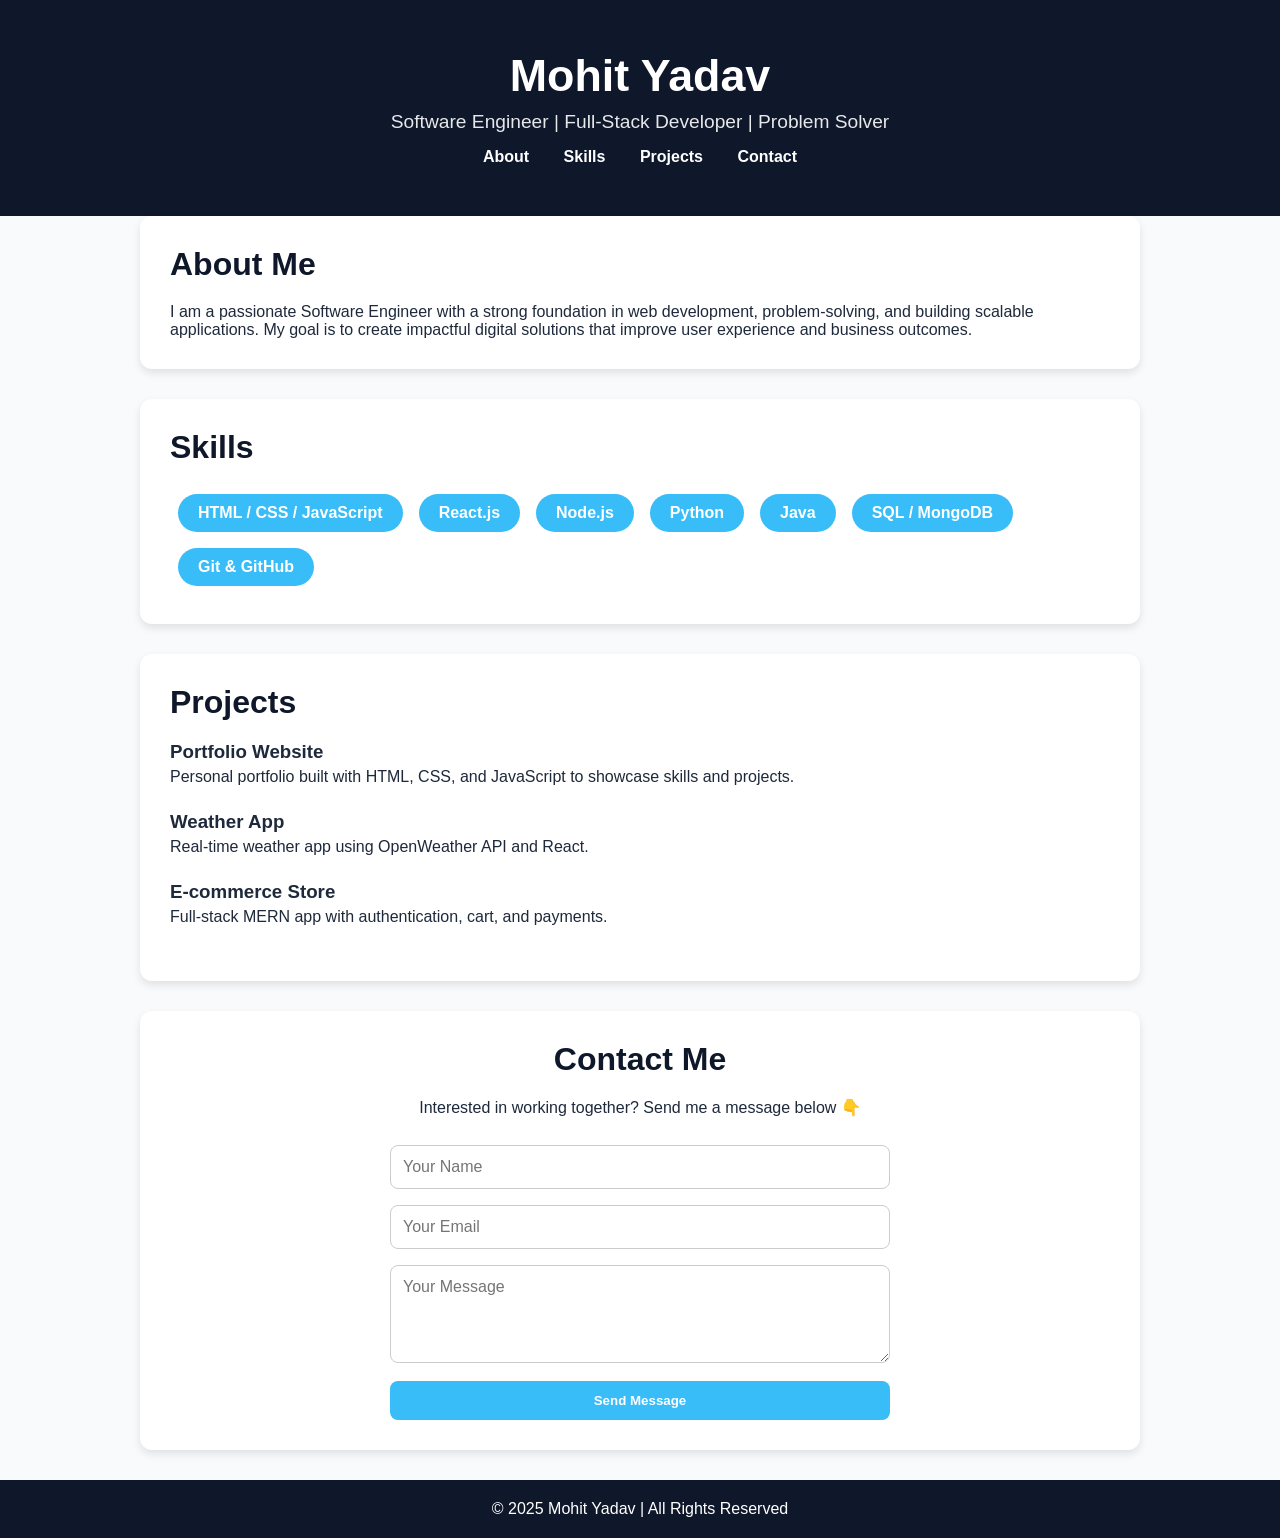
==== index.html @ c2b2cf22 "Rename index.htm Fixed file name so GitHub Pages can detect index.html correctly." ====
<!DOCTYPE html>
<html lang="en">
<head>
  <meta charset="UTF-8" />
  <meta name="viewport" content="width=device-width, initial-scale=1.0" />
  <title>Mohit Yadav | Software Engineer</title>
  <style>
    * { margin: 0; padding: 0; box-sizing: border-box; font-family: "Segoe UI", sans-serif; }
    body { background: #f9fafb; color: #1e293b; }
    header { background: #0f172a; color: #fff; padding: 50px 20px; text-align: center; }
    header h1 { font-size: 2.8rem; margin-bottom: 10px; }
    header p { font-size: 1.2rem; opacity: 0.9; }

    nav { margin-top: 15px; }
    nav a { color: #fff; margin: 0 15px; text-decoration: none; font-weight: bold; transition: 0.3s; }
    nav a:hover { color: #38bdf8; }

    section { padding: 60px 20px; max-width: 1000px; margin: auto; }
    h2 { font-size: 2rem; margin-bottom: 20px; color: #0f172a; }

    .card { background: #fff; padding: 30px; margin-bottom: 30px; border-radius: 12px; box-shadow: 0 4px 8px rgba(0,0,0,0.1); }

    /* Skills */
    .skills ul { list-style: none; display: flex; flex-wrap: wrap; }
    .skills li { background: #38bdf8; color: #fff; padding: 10px 20px; margin: 8px; border-radius: 20px; font-weight: bold; }

    /* Projects */
    .projects .project { margin-bottom: 25px; }
    .projects h3 { margin-bottom: 5px; }

    /* Contact */
    .contact { text-align: center; }
    .contact p { margin-bottom: 20px; }

    .contact-form { max-width: 500px; margin: auto; display: flex; flex-direction: column; }
    .contact-form input, .contact-form textarea {
      padding: 12px; margin: 8px 0; border: 1px solid #ccc; border-radius: 8px; font-size: 1rem;
    }
    .contact-form button {
      background: #38bdf8; color: #fff; border: none; padding: 12px; margin-top: 10px;
      border-radius: 8px; font-weight: bold; cursor: pointer; transition: 0.3s;
    }
    .contact-form button:hover { background: #0ea5e9; }

    footer { text-align: center; padding: 20px; background: #0f172a; color: #fff; }
  </style>
</head>
<body>

  <!-- Header -->
  <header>
    <h1>Mohit Yadav</h1>
    <p>Software Engineer | Full-Stack Developer | Problem Solver</p>
    <nav>
      <a href="#about">About</a>
      <a href="#skills">Skills</a>
      <a href="#projects">Projects</a>
      <a href="#contact">Contact</a>
    </nav>
  </header>

  <!-- About -->
  <section id="about" class="card">
    <h2>About Me</h2>
    <p>
      I am a passionate Software Engineer with a strong foundation in web development, 
      problem-solving, and building scalable applications. My goal is to create impactful 
      digital solutions that improve user experience and business outcomes.
    </p>
  </section>

  <!-- Skills -->
  <section id="skills" class="card skills">
    <h2>Skills</h2>
    <ul>
      <li>HTML / CSS / JavaScript</li>
      <li>React.js</li>
      <li>Node.js</li>
      <li>Python</li>
      <li>Java</li>
      <li>SQL / MongoDB</li>
      <li>Git & GitHub</li>
    </ul>
  </section>

  <!-- Projects -->
  <section id="projects" class="card projects">
    <h2>Projects</h2>
    <div class="project">
      <h3>Portfolio Website</h3>
      <p>Personal portfolio built with HTML, CSS, and JavaScript to showcase skills and projects.</p>
    </div>
    <div class="project">
      <h3>Weather App</h3>
      <p>Real-time weather app using OpenWeather API and React.</p>
    </div>
    <div class="project">
      <h3>E-commerce Store</h3>
      <p>Full-stack MERN app with authentication, cart, and payments.</p>
    </div>
  </section>

  <!-- Contact -->
  <section id="contact" class="card contact">
    <h2>Contact Me</h2>
    <p>Interested in working together? Send me a message below 👇</p>

    <form class="contact-form" action="https://formspree.io/f/mqadejdw"method="POST">
      <input type="text" name="name" placeholder="Your Name" required>
      <input type="email" name="_replyto" placeholder="Your Email" required>
      <textarea name="message" rows="4" placeholder="Your Message" required></textarea>
      <button type="submit">Send Message</button>
    </form>
  </section>

  <!-- Footer -->
  <footer>
    <p>© 2025 Mohit Yadav | All Rights Reserved</p>
  </footer>

</body>
</html>
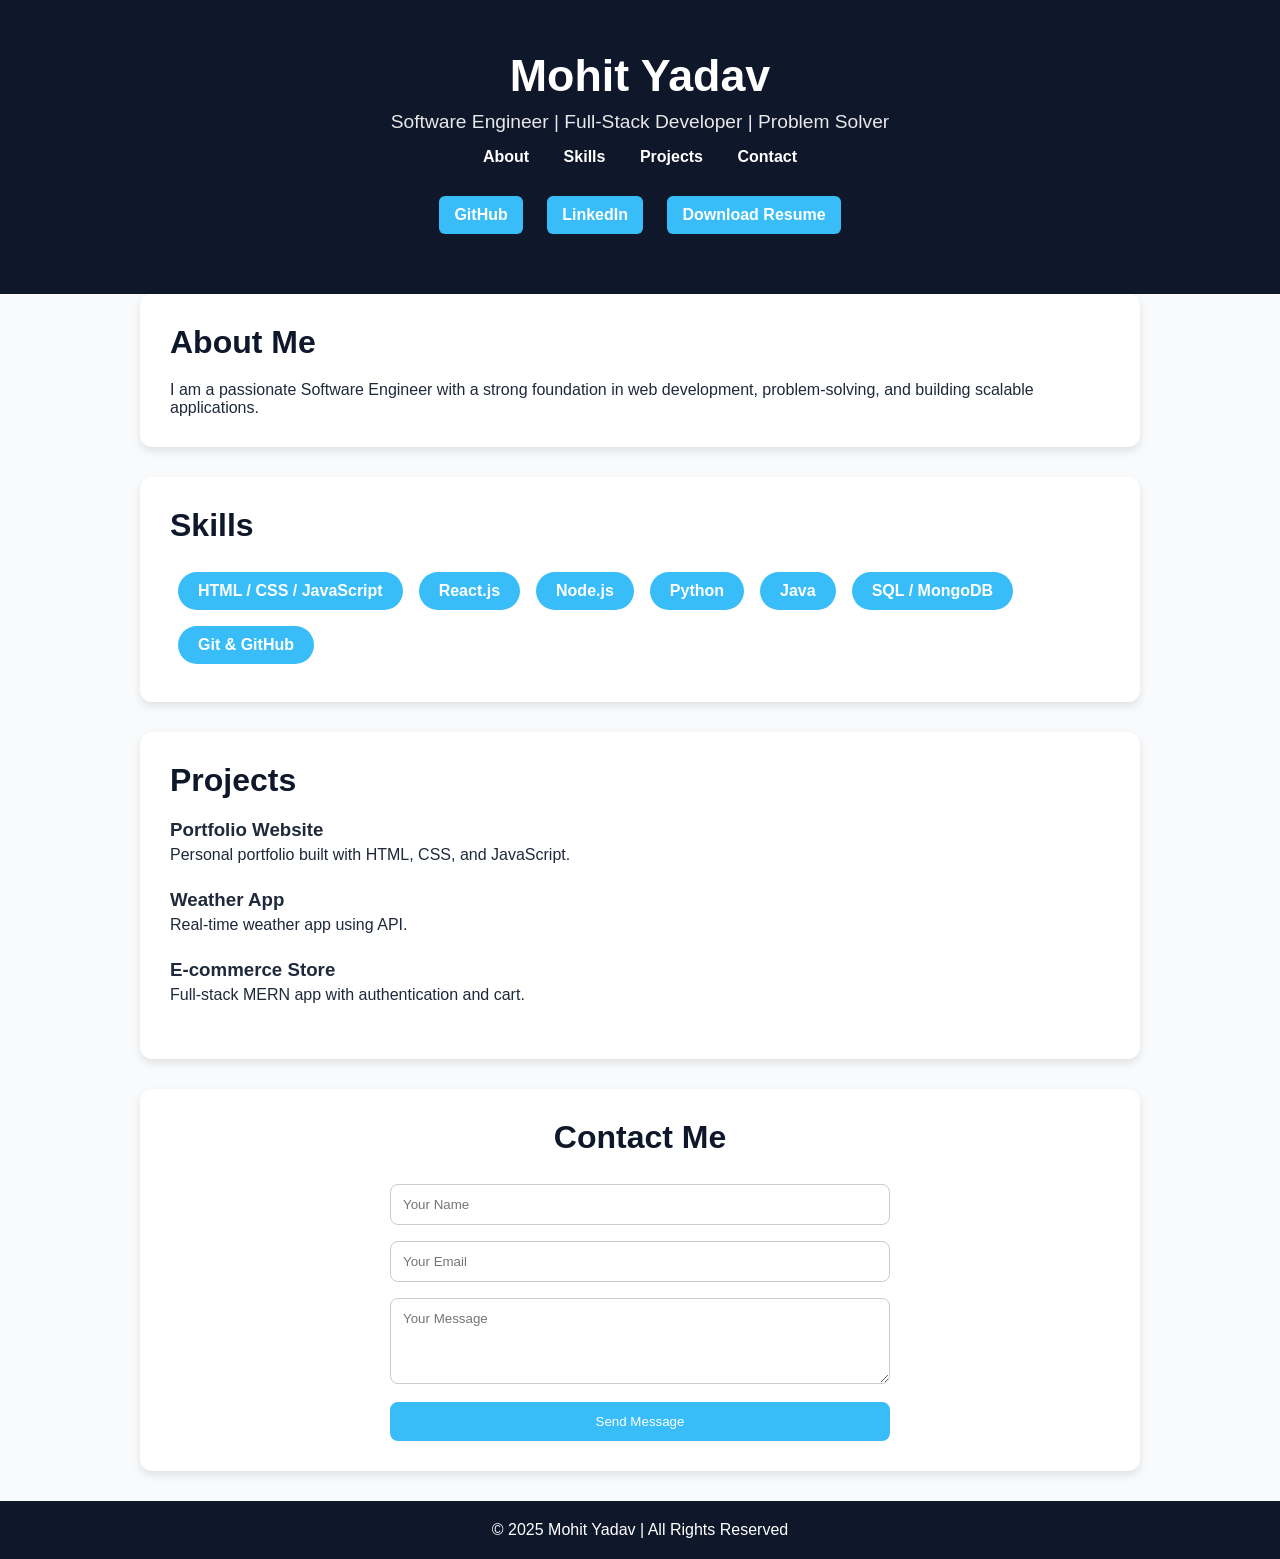
==== commit 0cbb9ba6: "updated portfolio with css and links" ====
--- a/index.html
+++ b/index.html
@@ -4,119 +4,86 @@
   <meta charset="UTF-8" />
   <meta name="viewport" content="width=device-width, initial-scale=1.0" />
   <title>Mohit Yadav | Software Engineer</title>
-  <style>
-    * { margin: 0; padding: 0; box-sizing: border-box; font-family: "Segoe UI", sans-serif; }
-    body { background: #f9fafb; color: #1e293b; }
-    header { background: #0f172a; color: #fff; padding: 50px 20px; text-align: center; }
-    header h1 { font-size: 2.8rem; margin-bottom: 10px; }
-    header p { font-size: 1.2rem; opacity: 0.9; }
 
-    nav { margin-top: 15px; }
-    nav a { color: #fff; margin: 0 15px; text-decoration: none; font-weight: bold; transition: 0.3s; }
-    nav a:hover { color: #38bdf8; }
+  <!-- CSS LINK -->
+  <link rel="stylesheet" href="style.css">
+</head>
 
-    section { padding: 60px 20px; max-width: 1000px; margin: auto; }
-    h2 { font-size: 2rem; margin-bottom: 20px; color: #0f172a; }
-
-    .card { background: #fff; padding: 30px; margin-bottom: 30px; border-radius: 12px; box-shadow: 0 4px 8px rgba(0,0,0,0.1); }
-
-    /* Skills */
-    .skills ul { list-style: none; display: flex; flex-wrap: wrap; }
-    .skills li { background: #38bdf8; color: #fff; padding: 10px 20px; margin: 8px; border-radius: 20px; font-weight: bold; }
-
-    /* Projects */
-    .projects .project { margin-bottom: 25px; }
-    .projects h3 { margin-bottom: 5px; }
-
-    /* Contact */
-    .contact { text-align: center; }
-    .contact p { margin-bottom: 20px; }
-
-    .contact-form { max-width: 500px; margin: auto; display: flex; flex-direction: column; }
-    .contact-form input, .contact-form textarea {
-      padding: 12px; margin: 8px 0; border: 1px solid #ccc; border-radius: 8px; font-size: 1rem;
-    }
-    .contact-form button {
-      background: #38bdf8; color: #fff; border: none; padding: 12px; margin-top: 10px;
-      border-radius: 8px; font-weight: bold; cursor: pointer; transition: 0.3s;
-    }
-    .contact-form button:hover { background: #0ea5e9; }
-
-    footer { text-align: center; padding: 20px; background: #0f172a; color: #fff; }
-  </style>
-</head>
 <body>
 
-  <!-- Header -->
-  <header>
-    <h1>Mohit Yadav</h1>
-    <p>Software Engineer | Full-Stack Developer | Problem Solver</p>
-    <nav>
-      <a href="#about">About</a>
-      <a href="#skills">Skills</a>
-      <a href="#projects">Projects</a>
-      <a href="#contact">Contact</a>
-    </nav>
-  </header>
+<header>
+  <h1>Mohit Yadav</h1>
+  <p>Software Engineer | Full-Stack Developer | Problem Solver</p>
 
-  <!-- About -->
-  <section id="about" class="card">
-    <h2>About Me</h2>
-    <p>
-      I am a passionate Software Engineer with a strong foundation in web development, 
-      problem-solving, and building scalable applications. My goal is to create impactful 
-      digital solutions that improve user experience and business outcomes.
-    </p>
-  </section>
+  <nav>
+    <a href="#about">About</a>
+    <a href="#skills">Skills</a>
+    <a href="#projects">Projects</a>
+    <a href="#contact">Contact</a>
+  </nav>
 
-  <!-- Skills -->
-  <section id="skills" class="card skills">
-    <h2>Skills</h2>
-    <ul>
-      <li>HTML / CSS / JavaScript</li>
-      <li>React.js</li>
-      <li>Node.js</li>
-      <li>Python</li>
-      <li>Java</li>
-      <li>SQL / MongoDB</li>
-      <li>Git & GitHub</li>
-    </ul>
-  </section>
+  <!-- buttons -->
+  <div class="btns">
+    <a href="https://github.com/yadavmohit11835-sudo" target="_blank">GitHub</a>
+    <a href="https://www.linkedin.com/in/mohit-yadav-72246333b" target="_blank">LinkedIn</a>
+    <a href="resume.pdf" download>Download Resume</a>
+  </div>
+</header>
 
-  <!-- Projects -->
-  <section id="projects" class="card projects">
-    <h2>Projects</h2>
-    <div class="project">
-      <h3>Portfolio Website</h3>
-      <p>Personal portfolio built with HTML, CSS, and JavaScript to showcase skills and projects.</p>
-    </div>
-    <div class="project">
-      <h3>Weather App</h3>
-      <p>Real-time weather app using OpenWeather API and React.</p>
-    </div>
-    <div class="project">
-      <h3>E-commerce Store</h3>
-      <p>Full-stack MERN app with authentication, cart, and payments.</p>
-    </div>
-  </section>
+<section id="about" class="card">
+  <h2>About Me</h2>
+  <p>
+    I am a passionate Software Engineer with a strong foundation in web development, 
+    problem-solving, and building scalable applications.
+  </p>
+</section>
 
-  <!-- Contact -->
-  <section id="contact" class="card contact">
-    <h2>Contact Me</h2>
-    <p>Interested in working together? Send me a message below 👇</p>
+<section id="skills" class="card skills">
+  <h2>Skills</h2>
+  <ul>
+    <li>HTML / CSS / JavaScript</li>
+    <li>React.js</li>
+    <li>Node.js</li>
+    <li>Python</li>
+    <li>Java</li>
+    <li>SQL / MongoDB</li>
+    <li>Git & GitHub</li>
+  </ul>
+</section>
 
-    <form class="contact-form" action="https://formspree.io/f/mqadejdw"method="POST">
-      <input type="text" name="name" placeholder="Your Name" required>
-      <input type="email" name="_replyto" placeholder="Your Email" required>
-      <textarea name="message" rows="4" placeholder="Your Message" required></textarea>
-      <button type="submit">Send Message</button>
-    </form>
-  </section>
+<section id="projects" class="card projects">
+  <h2>Projects</h2>
 
-  <!-- Footer -->
-  <footer>
-    <p>© 2025 Mohit Yadav | All Rights Reserved</p>
-  </footer>
+  <div class="project">
+    <h3>Portfolio Website</h3>
+    <p>Personal portfolio built with HTML, CSS, and JavaScript.</p>
+  </div>
+
+  <div class="project">
+    <h3>Weather App</h3>
+    <p>Real-time weather app using API.</p>
+  </div>
+
+  <div class="project">
+    <h3>E-commerce Store</h3>
+    <p>Full-stack MERN app with authentication and cart.</p>
+  </div>
+</section>
+
+<section id="contact" class="card contact">
+  <h2>Contact Me</h2>
+
+  <form class="contact-form" action="https://formspree.io/f/mqadejdw" method="POST">
+    <input type="text" name="name" placeholder="Your Name" required>
+    <input type="email" name="_replyto" placeholder="Your Email" required>
+    <textarea name="message" rows="4" placeholder="Your Message" required></textarea>
+    <button type="submit">Send Message</button>
+  </form>
+</section>
+
+<footer>
+  <p>© 2025 Mohit Yadav | All Rights Reserved</p>
+</footer>
 
 </body>
-</html>
+</html>
--- a/style.css
+++ b/style.css
@@ -0,0 +1,111 @@
+* { margin: 0; padding: 0; box-sizing: border-box; font-family: "Segoe UI", sans-serif; }
+
+body { background: #f9fafb; color: #1e293b; }
+
+header { background: #0f172a; color: #fff; padding: 50px 20px; text-align: center; }
+
+header h1 { font-size: 2.8rem; margin-bottom: 10px; }
+
+header p { font-size: 1.2rem; opacity: 0.9; }
+
+nav { margin-top: 15px; }
+
+nav a {
+  color: #fff;
+  margin: 0 15px;
+  text-decoration: none;
+  font-weight: bold;
+  transition: 0.3s;
+}
+
+nav a:hover { color: #38bdf8; }
+
+/* buttons */
+.btns {
+  margin-top: 20px;
+}
+
+.btns a {
+  display: inline-block;
+  margin: 10px;
+  padding: 10px 15px;
+  background: #38bdf8;
+  color: #fff;
+  border-radius: 6px;
+  text-decoration: none;
+  font-weight: bold;
+}
+
+.btns a:hover { background: #0ea5e9; }
+
+section { padding: 60px 20px; max-width: 1000px; margin: auto; }
+
+h2 { font-size: 2rem; margin-bottom: 20px; color: #0f172a; }
+
+.card {
+  background: #fff;
+  padding: 30px;
+  margin-bottom: 30px;
+  border-radius: 12px;
+  box-shadow: 0 4px 8px rgba(0,0,0,0.1);
+}
+
+/* Skills */
+.skills ul {
+  list-style: none;
+  display: flex;
+  flex-wrap: wrap;
+}
+
+.skills li {
+  background: #38bdf8;
+  color: #fff;
+  padding: 10px 20px;
+  margin: 8px;
+  border-radius: 20px;
+  font-weight: bold;
+}
+
+/* Projects */
+.project { margin-bottom: 25px; }
+
+.projects h3 { margin-bottom: 5px; }
+
+/* Contact */
+.contact { text-align: center; }
+
+.contact p { margin-bottom: 20px; }
+
+.contact-form {
+  max-width: 500px;
+  margin: auto;
+  display: flex;
+  flex-direction: column;
+}
+
+.contact-form input,
+.contact-form textarea {
+  padding: 12px;
+  margin: 8px 0;
+  border: 1px solid #ccc;
+  border-radius: 8px;
+}
+
+.contact-form button {
+  background: #38bdf8;
+  color: #fff;
+  border: none;
+  padding: 12px;
+  margin-top: 10px;
+  border-radius: 8px;
+  cursor: pointer;
+}
+
+.contact-form button:hover { background: #0ea5e9; }
+
+footer {
+  text-align: center;
+  padding: 20px;
+  background: #0f172a;
+  color: #fff;
+}
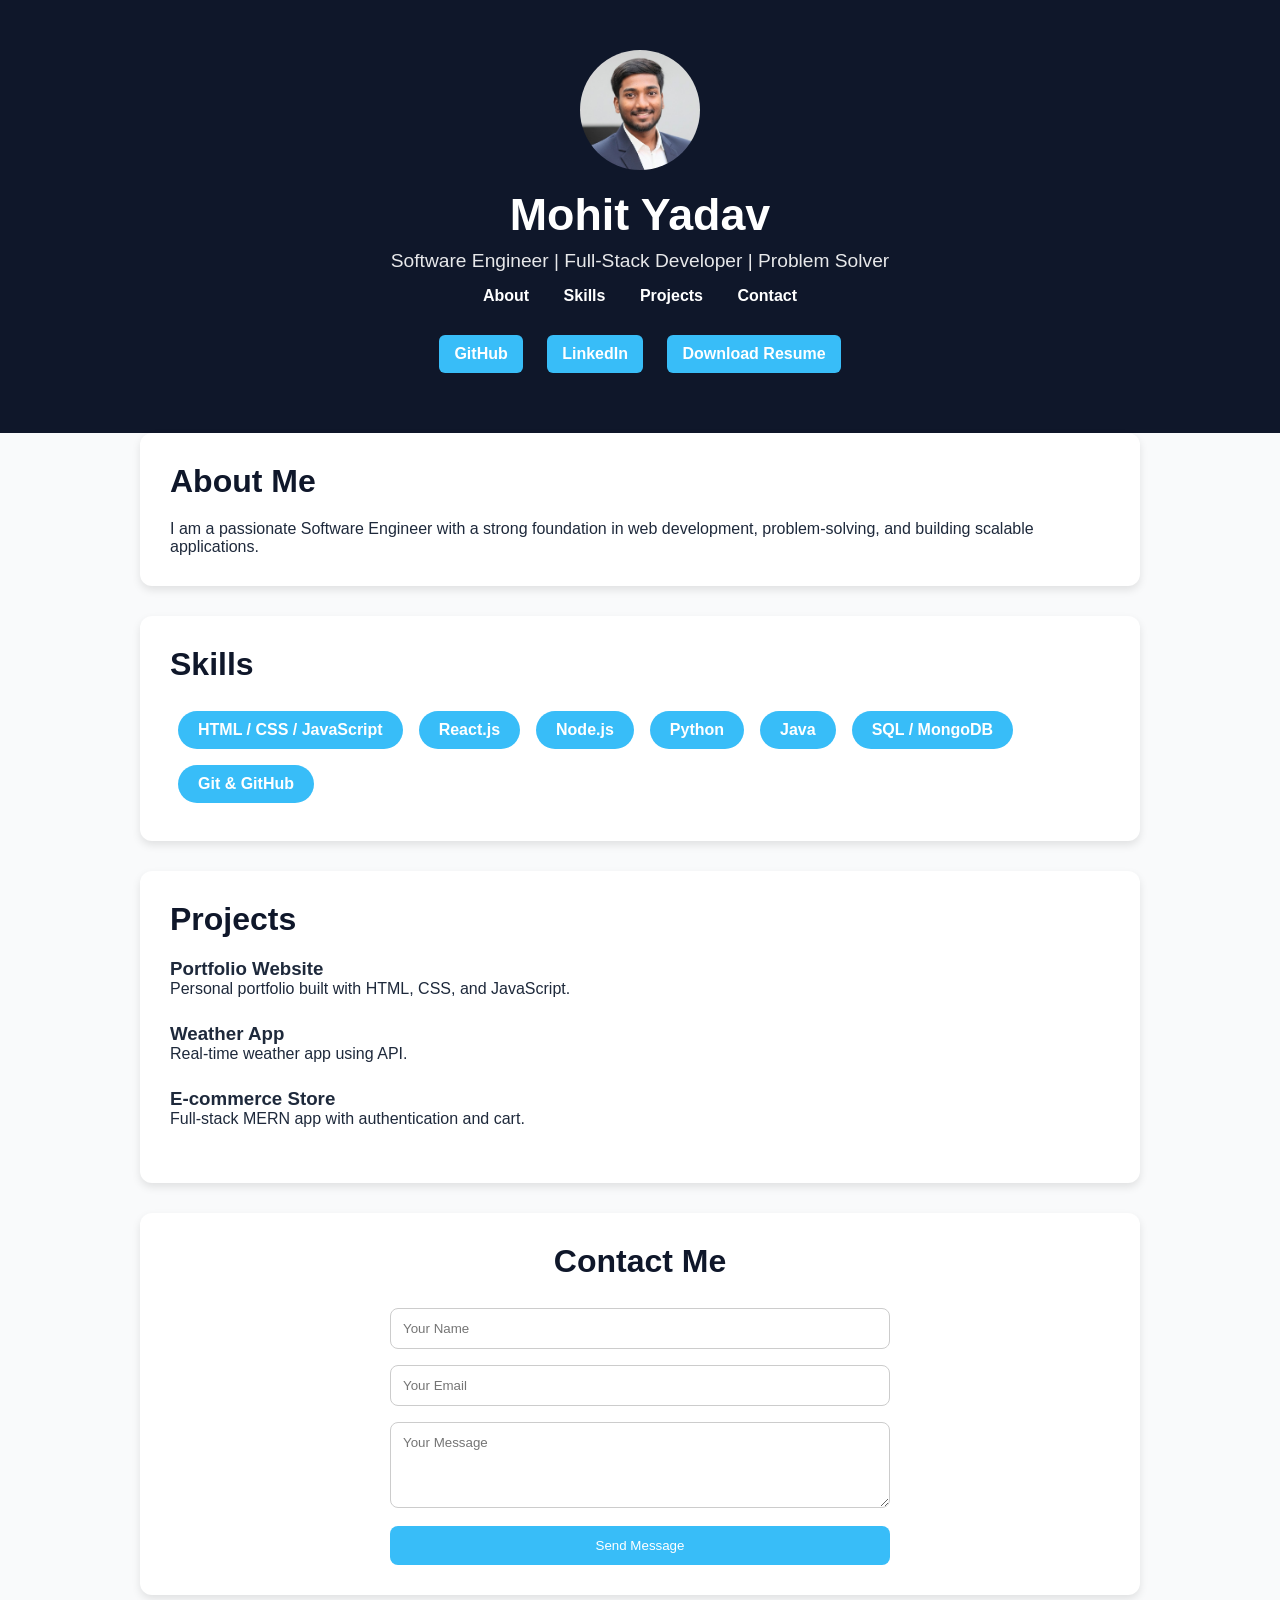
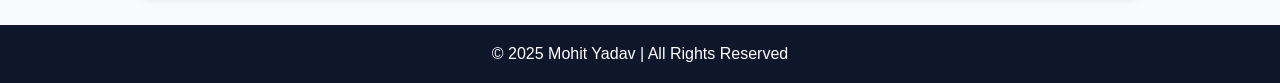
==== commit 681953d3: "added profile image and updated portfolio" ====
--- a/index.html
+++ b/index.html
@@ -5,13 +5,15 @@
   <meta name="viewport" content="width=device-width, initial-scale=1.0" />
   <title>Mohit Yadav | Software Engineer</title>
 
-  <!-- CSS LINK -->
   <link rel="stylesheet" href="style.css">
 </head>
 
 <body>
 
 <header>
+  <!-- PROFILE IMAGE -->
+  <img src="Mohit.jpg" class="profile">
+
   <h1>Mohit Yadav</h1>
   <p>Software Engineer | Full-Stack Developer | Problem Solver</p>
 
@@ -22,7 +24,6 @@
     <a href="#contact">Contact</a>
   </nav>
 
-  <!-- buttons -->
   <div class="btns">
     <a href="https://github.com/yadavmohit11835-sudo" target="_blank">GitHub</a>
     <a href="https://www.linkedin.com/in/mohit-yadav-72246333b" target="_blank">LinkedIn</a>
--- a/style.css
+++ b/style.css
@@ -1,14 +1,44 @@
-* { margin: 0; padding: 0; box-sizing: border-box; font-family: "Segoe UI", sans-serif; }
+* {
+  margin: 0;
+  padding: 0;
+  box-sizing: border-box;
+  font-family: "Segoe UI", sans-serif;
+}
 
-body { background: #f9fafb; color: #1e293b; }
+body {
+  background: #f9fafb;
+  color: #1e293b;
+}
 
-header { background: #0f172a; color: #fff; padding: 50px 20px; text-align: center; }
+header {
+  background: #0f172a;
+  color: #fff;
+  padding: 50px 20px;
+  text-align: center;
+}
 
-header h1 { font-size: 2.8rem; margin-bottom: 10px; }
+/* PROFILE IMAGE */
+.profile {
+  width: 120px;
+  height: 120px;
+  border-radius: 50%;
+  object-fit: cover;
+  margin-bottom: 15px;
+}
 
-header p { font-size: 1.2rem; opacity: 0.9; }
+header h1 {
+  font-size: 2.8rem;
+  margin-bottom: 10px;
+}
 
-nav { margin-top: 15px; }
+header p {
+  font-size: 1.2rem;
+  opacity: 0.9;
+}
+
+nav {
+  margin-top: 15px;
+}
 
 nav a {
   color: #fff;
@@ -18,9 +48,11 @@
   transition: 0.3s;
 }
 
-nav a:hover { color: #38bdf8; }
+nav a:hover {
+  color: #38bdf8;
+}
 
-/* buttons */
+/* BUTTONS */
 .btns {
   margin-top: 20px;
 }
@@ -36,11 +68,21 @@
   font-weight: bold;
 }
 
-.btns a:hover { background: #0ea5e9; }
+.btns a:hover {
+  background: #0ea5e9;
+}
 
-section { padding: 60px 20px; max-width: 1000px; margin: auto; }
+section {
+  padding: 60px 20px;
+  max-width: 1000px;
+  margin: auto;
+}
 
-h2 { font-size: 2rem; margin-bottom: 20px; color: #0f172a; }
+h2 {
+  font-size: 2rem;
+  margin-bottom: 20px;
+  color: #0f172a;
+}
 
 .card {
   background: #fff;
@@ -67,14 +109,14 @@
 }
 
 /* Projects */
-.project { margin-bottom: 25px; }
-
-.projects h3 { margin-bottom: 5px; }
+.project {
+  margin-bottom: 25px;
+}
 
 /* Contact */
-.contact { text-align: center; }
-
-.contact p { margin-bottom: 20px; }
+.contact {
+  text-align: center;
+}
 
 .contact-form {
   max-width: 500px;
@@ -101,7 +143,9 @@
   cursor: pointer;
 }
 
-.contact-form button:hover { background: #0ea5e9; }
+.contact-form button:hover {
+  background: #0ea5e9;
+}
 
 footer {
   text-align: center;
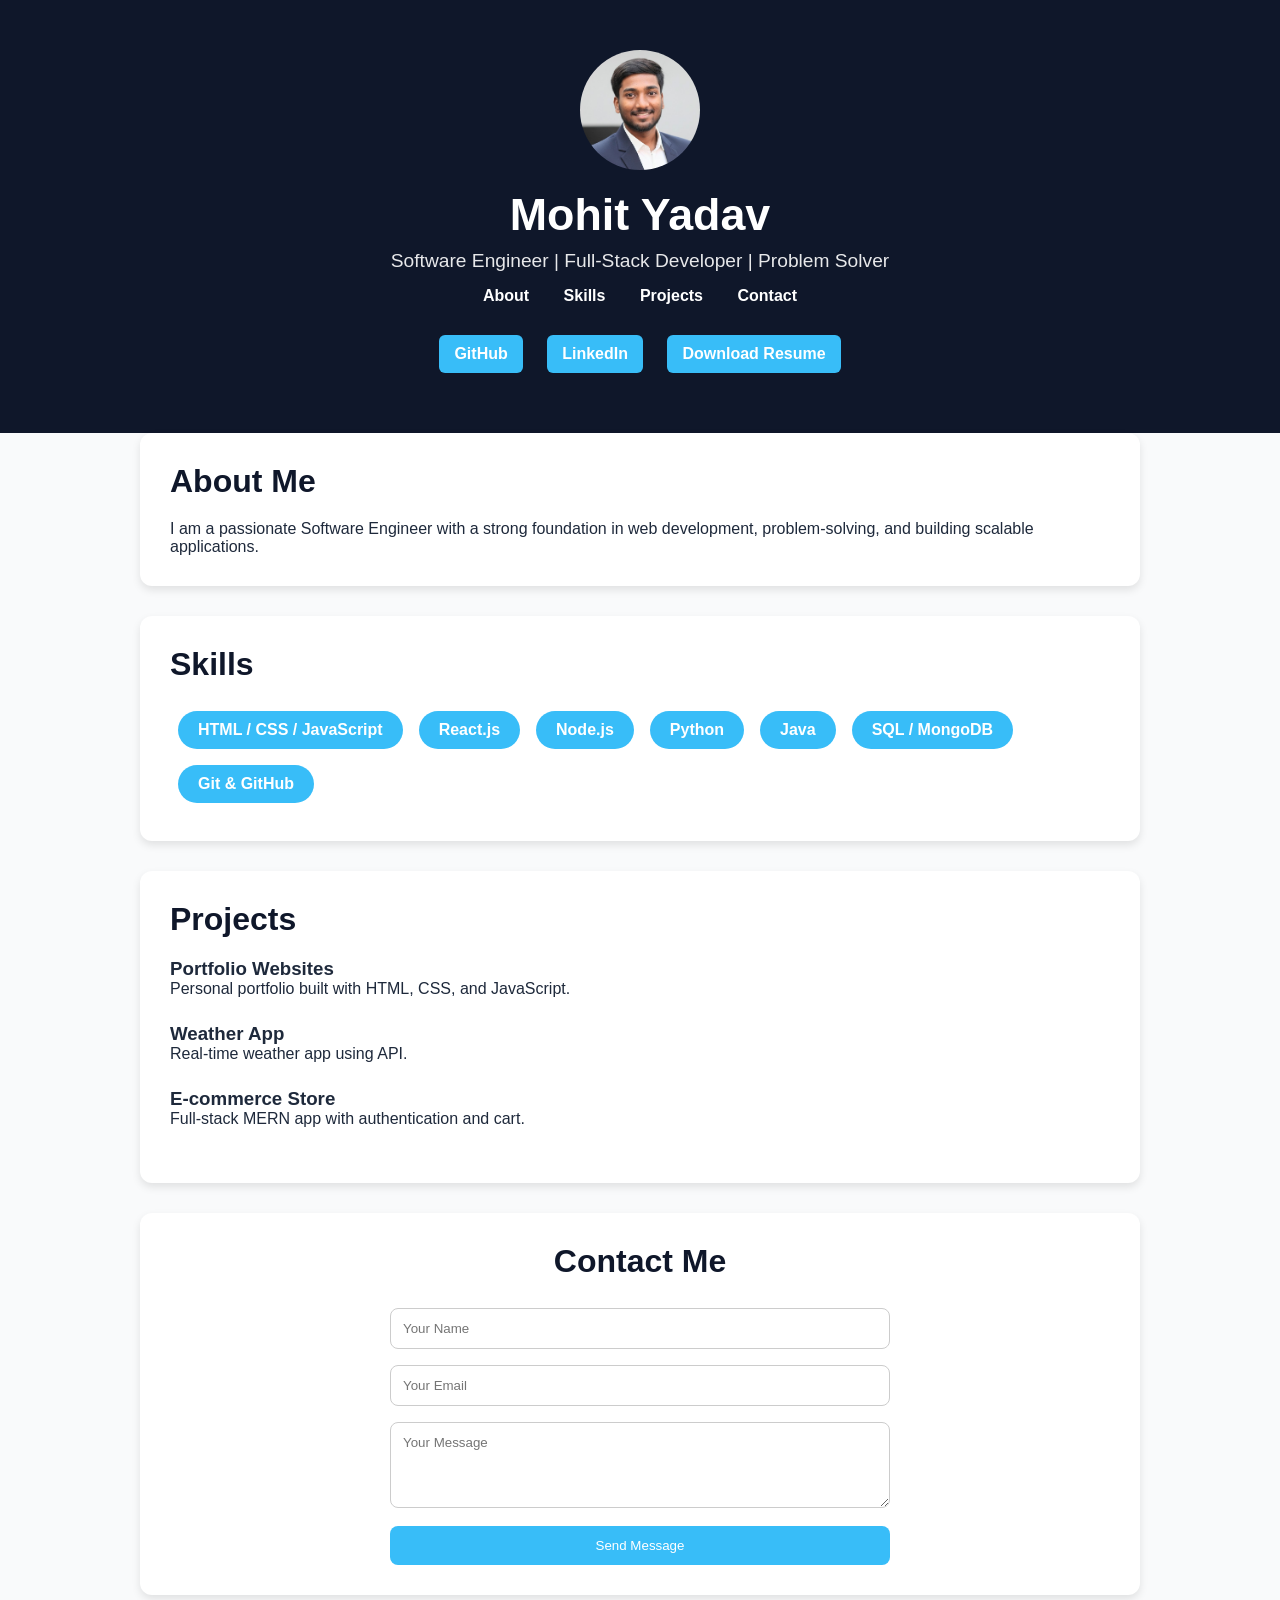
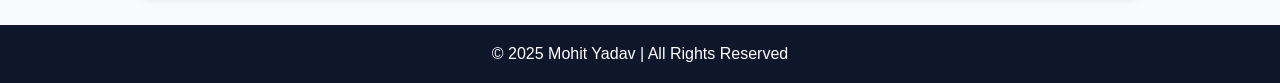
==== commit aff26e5e: "fixed email and updated portfolio" ====
--- a/index.html
+++ b/index.html
@@ -56,7 +56,7 @@
   <h2>Projects</h2>
 
   <div class="project">
-    <h3>Portfolio Website</h3>
+    <h3>Portfolio Websites</h3>
     <p>Personal portfolio built with HTML, CSS, and JavaScript.</p>
   </div>
 
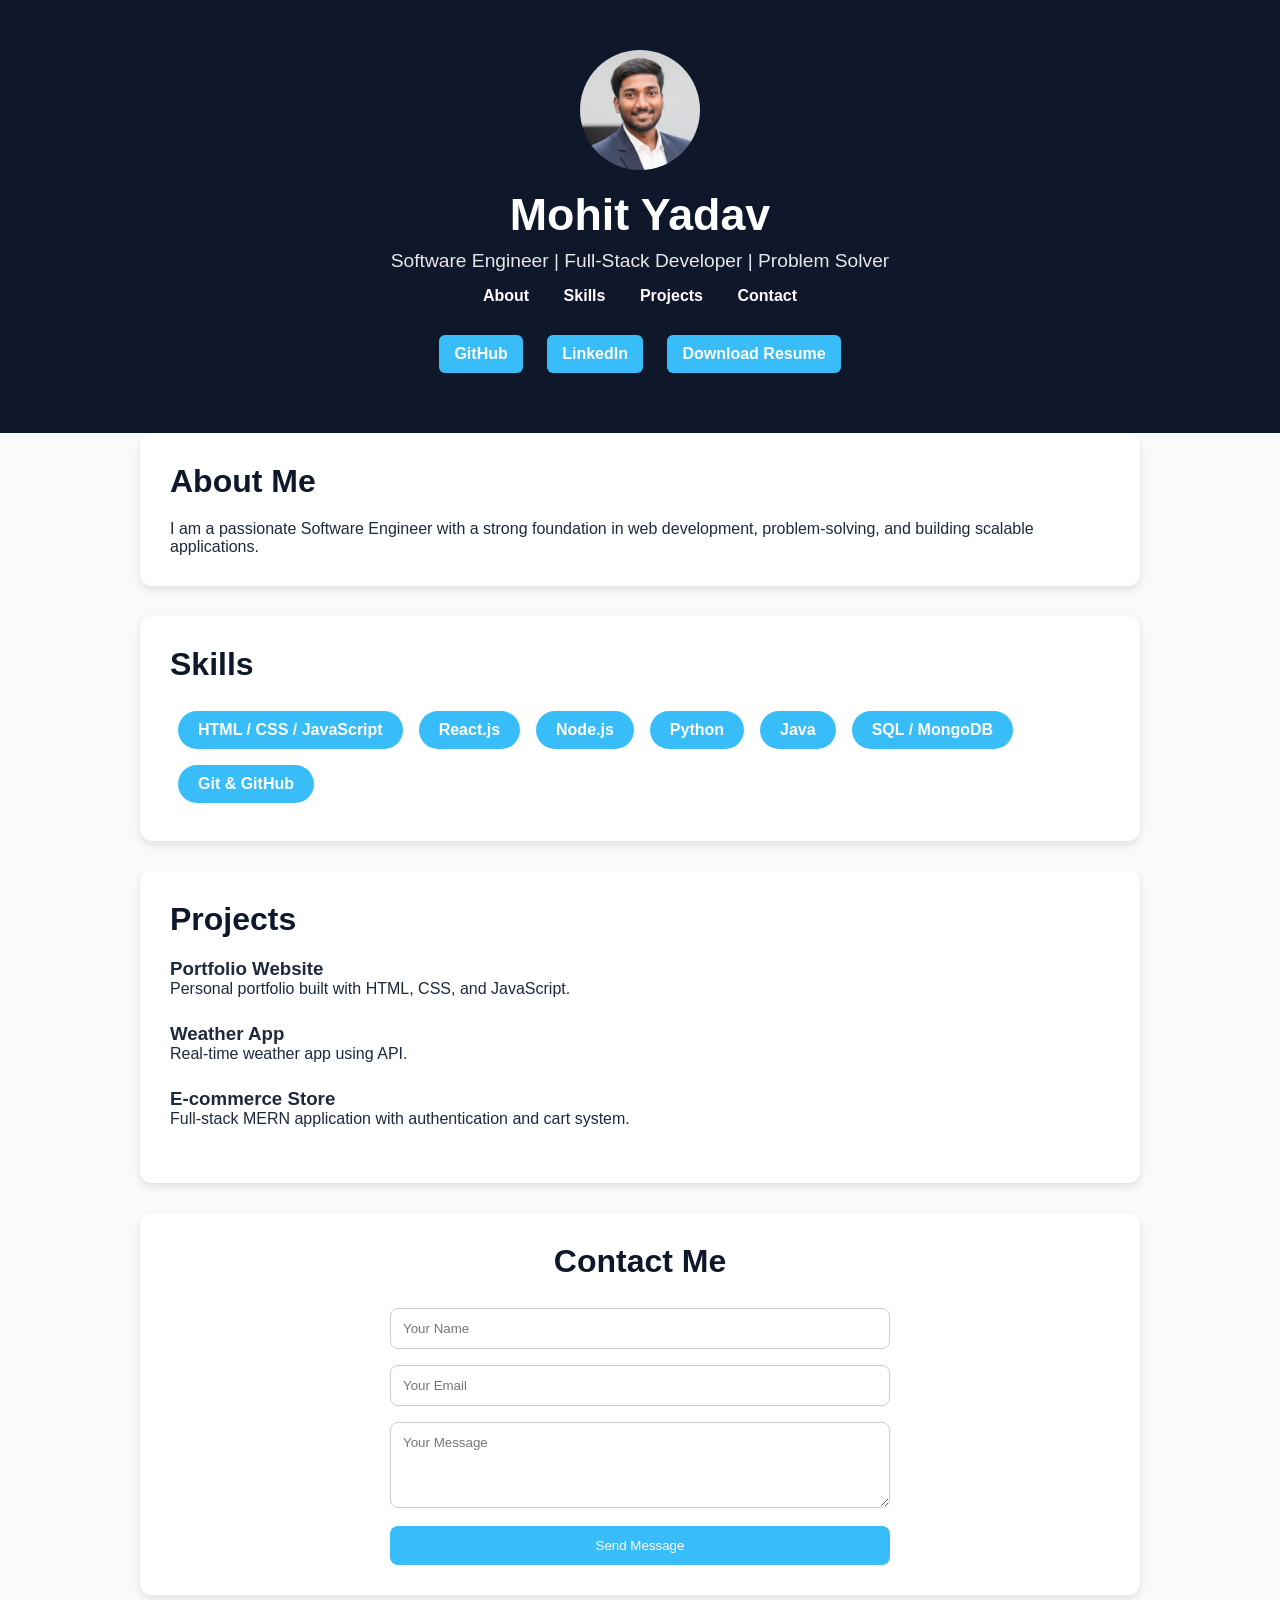
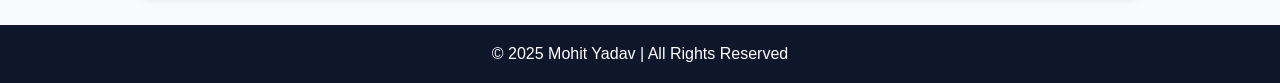
==== commit 379b7237: "Updated portfolio SEO and metadata Added SEO tags, meta description, keywords and improved Google in" ====
--- a/index.html
+++ b/index.html
@@ -1,9 +1,23 @@
 <!DOCTYPE html>
 <html lang="en">
+
 <head>
   <meta charset="UTF-8" />
   <meta name="viewport" content="width=device-width, initial-scale=1.0" />
-  <title>Mohit Yadav | Software Engineer</title>
+
+  <title>yadavmohit-sudo | Mohit Yadav Portfolio</title>
+
+  <meta name="description"
+    content="Official portfolio of yadavmohit-sudo. Full Stack Developer portfolio with projects, resume and skills.">
+
+  <meta name="keywords"
+    content="yadavmohit-sudo, Mohit Yadav, Full Stack Developer, Software Engineer, Portfolio">
+
+  <meta name="author" content="Mohit Yadav">
+
+  <meta property="og:title" content="yadavmohit-sudo Portfolio">
+  <meta property="og:description" content="Mohit Yadav Full Stack Developer Portfolio">
+  <meta property="og:type" content="website">
 
   <link rel="stylesheet" href="style.css">
 </head>
@@ -34,7 +48,7 @@
 <section id="about" class="card">
   <h2>About Me</h2>
   <p>
-    I am a passionate Software Engineer with a strong foundation in web development, 
+    I am a passionate Software Engineer with a strong foundation in web development,
     problem-solving, and building scalable applications.
   </p>
 </section>
@@ -56,7 +70,7 @@
   <h2>Projects</h2>
 
   <div class="project">
-    <h3>Portfolio Websites</h3>
+    <h3>Portfolio Website</h3>
     <p>Personal portfolio built with HTML, CSS, and JavaScript.</p>
   </div>
 
@@ -67,7 +81,7 @@
 
   <div class="project">
     <h3>E-commerce Store</h3>
-    <p>Full-stack MERN app with authentication and cart.</p>
+    <p>Full-stack MERN application with authentication and cart system.</p>
   </div>
 </section>
 
@@ -76,8 +90,11 @@
 
   <form class="contact-form" action="https://formspree.io/f/mqadejdw" method="POST">
     <input type="text" name="name" placeholder="Your Name" required>
+
     <input type="email" name="_replyto" placeholder="Your Email" required>
+
     <textarea name="message" rows="4" placeholder="Your Message" required></textarea>
+
     <button type="submit">Send Message</button>
   </form>
 </section>
@@ -87,4 +104,4 @@
 </footer>
 
 </body>
-</html>+</html>
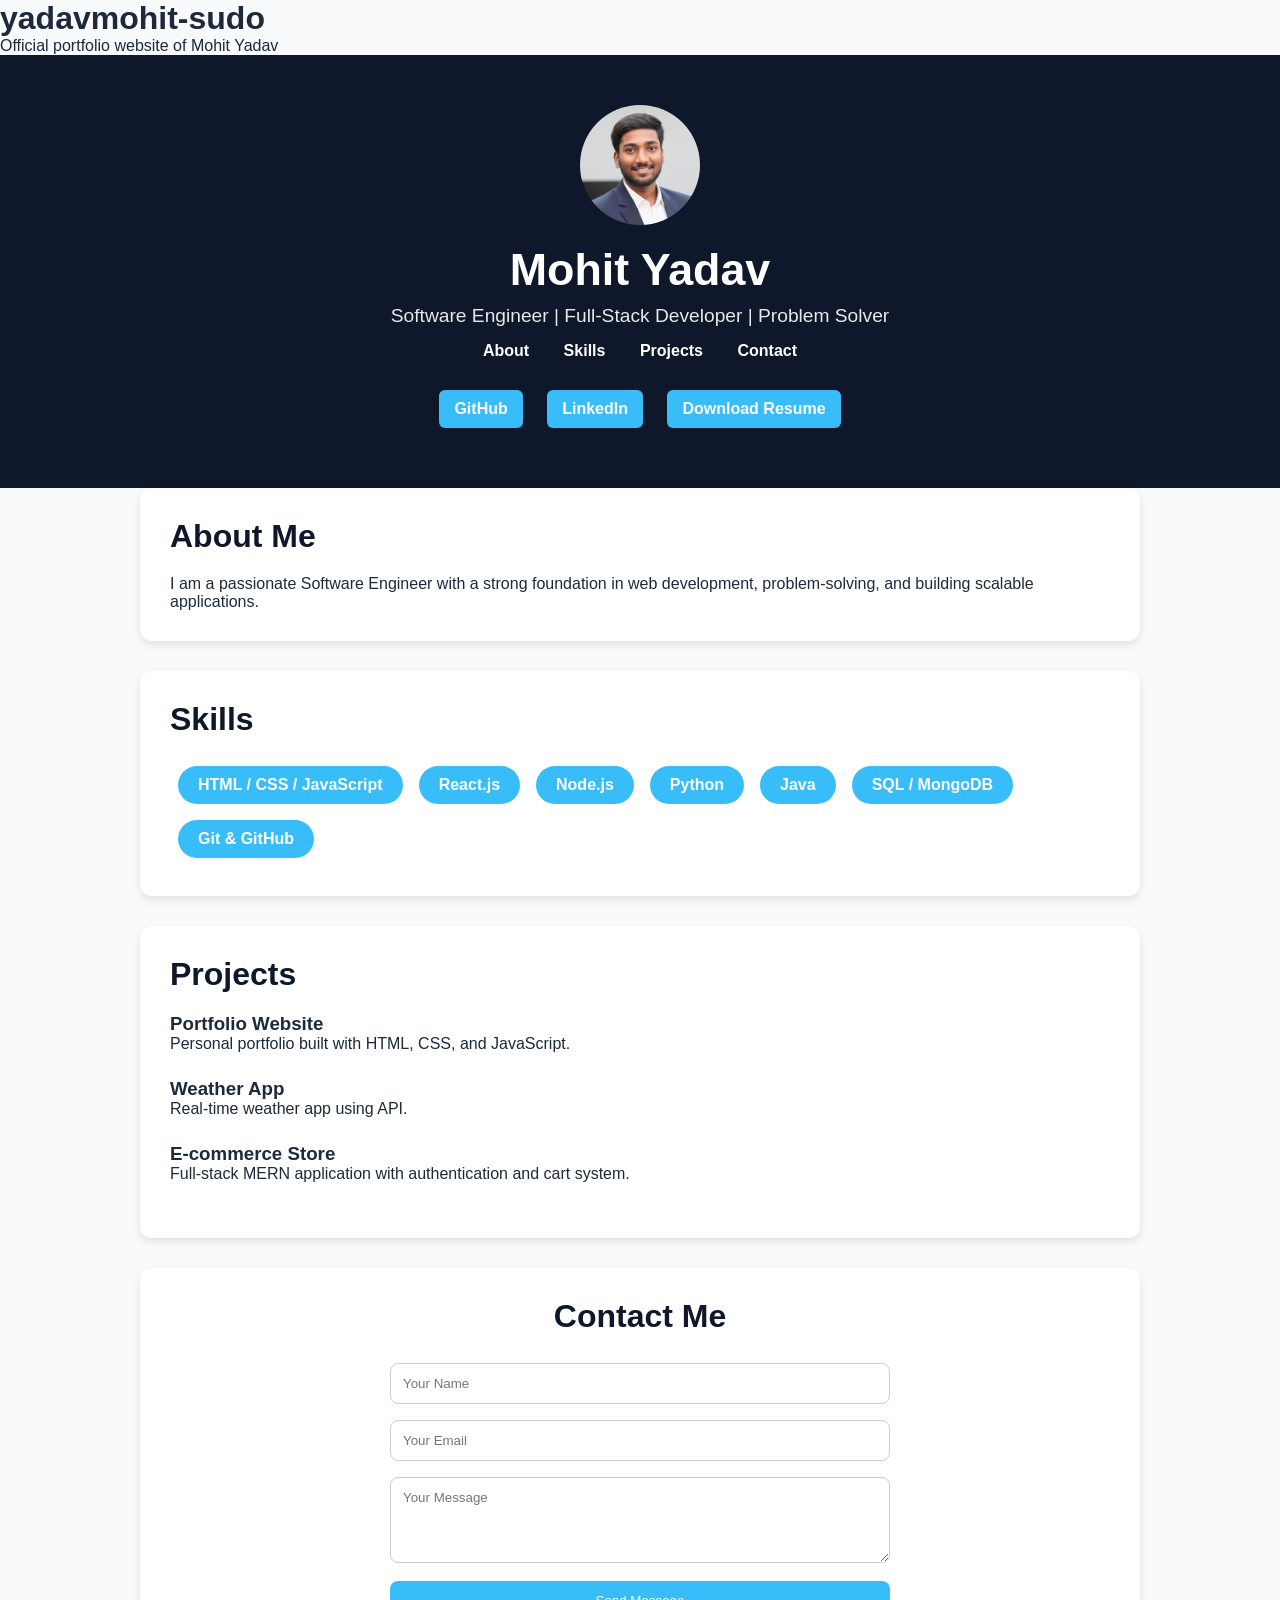
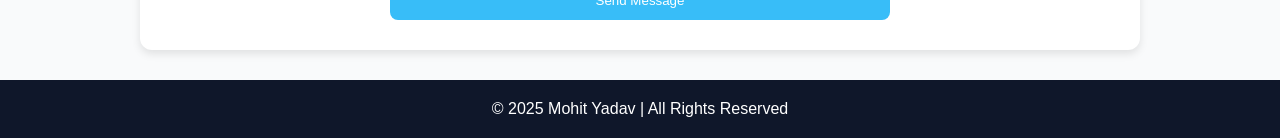
==== commit 5019030e: "Updated SEO" ====
--- a/index.html
+++ b/index.html
@@ -23,6 +23,8 @@
 </head>
 
 <body>
+  <h1>yadavmohit-sudo</h1>
+<p>Official portfolio website of Mohit Yadav</p>
 
 <header>
   <!-- PROFILE IMAGE -->
